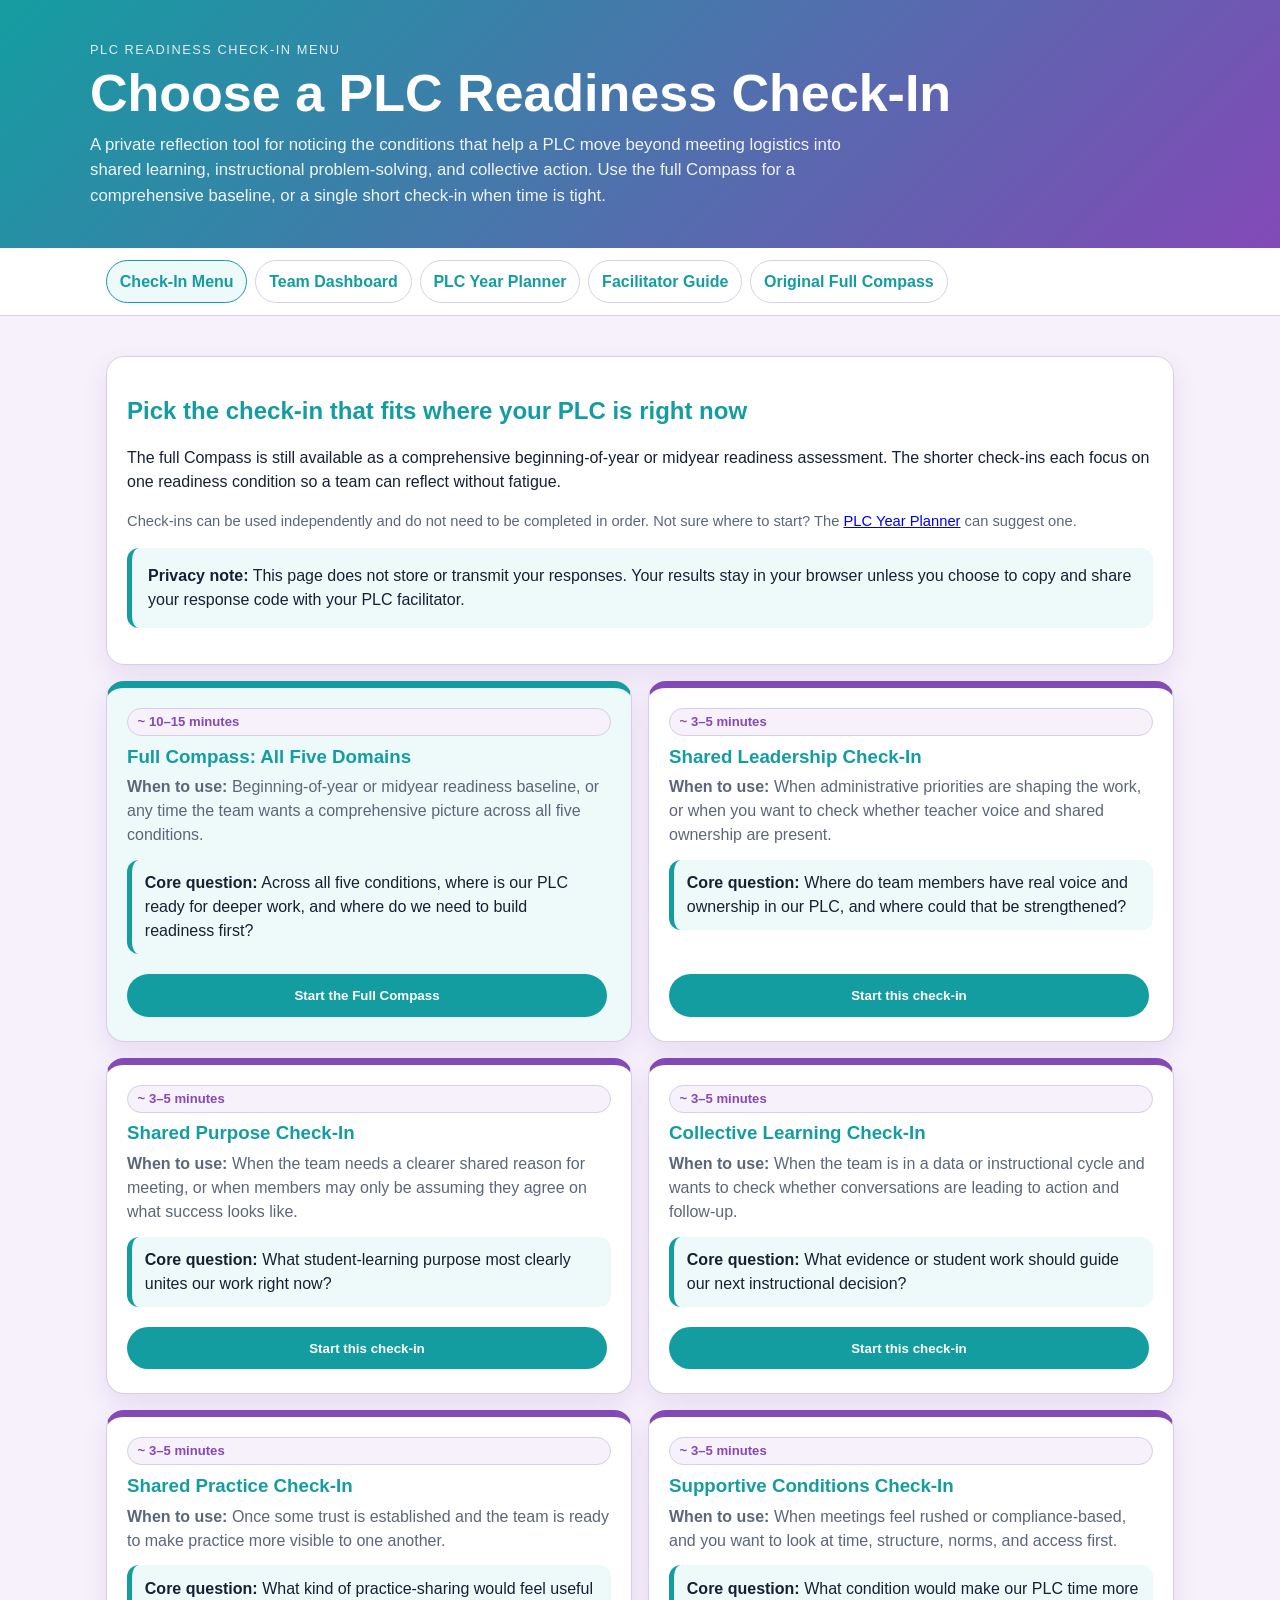
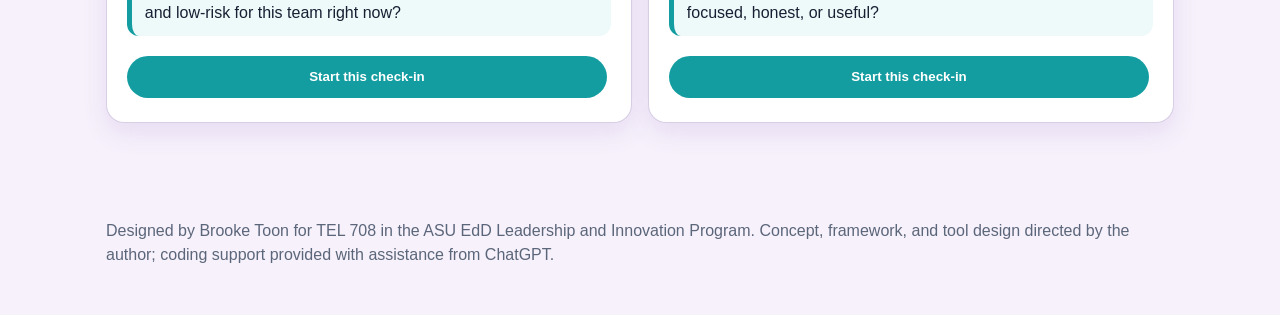
==== index.html @ 1bc417ff "Add files via upload" ====
<!DOCTYPE html>
<html lang="en">
<head>
  <meta charset="UTF-8">
  <meta name="viewport" content="width=device-width, initial-scale=1.0">
  <title>PLC Readiness Check-In Menu</title>
  <link rel="stylesheet" href="style.css">
</head>
<body>
<header>
  <div class="header-inner">
    <div class="kicker">PLC Readiness Check-In Menu</div>
    <h1>Choose a PLC Readiness Check-In</h1>
    <p>A private reflection tool for noticing the conditions that help a PLC move beyond meeting logistics into shared learning, instructional problem-solving, and collective action. Use the full Compass for a comprehensive baseline, or a single short check-in when time is tight.</p>
  </div>
</header>

<nav>
  <div class="nav-inner">
    <a class="active" href="index.html">Check-In Menu</a>
    <a href="dashboard.html">Team Dashboard</a>
    <a href="planner.html">PLC Year Planner</a>
    <a href="facilitator-guide.html">Facilitator Guide</a>
    <a href="../index.html">Original Full Compass</a>
  </div>
</nav>

<main>
  <!-- ===== Menu view ===== -->
  <div id="checkinMenu">
    <section class="card menu-intro">
      <h2>Pick the check-in that fits where your PLC is right now</h2>
      <p>The full Compass is still available as a comprehensive beginning-of-year or midyear readiness assessment. The shorter check-ins each focus on one readiness condition so a team can reflect without fatigue.</p>
      <p class="small">Check-ins can be used independently and do not need to be completed in order. Not sure where to start? The <a href="planner.html">PLC Year Planner</a> can suggest one.</p>
      <div class="notice">
        <strong>Privacy note:</strong> This page does not store or transmit your responses. Your results stay in your browser unless you choose to copy and share your response code with your PLC facilitator.
      </div>
    </section>

    <div class="checkin-grid">
      <!-- Cards rendered by script.js from the CHECKINS map -->
    </div>
  </div>

  <!-- ===== Scoped assessment view ===== -->
  <div id="assessmentView" style="display:none;">
    <section class="card no-print">
      <button type="button" id="backToMenu" class="secondary">&larr; Choose a different check-in</button>
    </section>

    <section class="card">
      <h2 id="activeCheckinTitle">Check-In</h2>
      <div id="activeCheckinIntro"></div>
      <p>This is not meant to grade your PLC or evaluate individual teachers. It is meant to help each person pause and notice which conditions are helping the PLC function, and which may need attention before deeper collaborative inquiry.</p>
      <div class="notice">
        <strong>Privacy note:</strong> Your responses stay in your browser. Only the response code is shareable, and your written evidence notes are never included in it.
      </div>
    </section>

    <section class="card">
      <h2>Rating Scale</h2>
      <div class="scale">
        <div><strong>1 → Not Yet Evident</strong>Rarely or not yet visible in our PLC work.</div>
        <div><strong>2 → Emerging</strong>Happens sometimes, but not consistently yet.</div>
        <div><strong>3 → Developing</strong>Present and helpful, but still needs strengthening.</div>
        <div><strong>4 → Established</strong>A regular part of how our PLC works.</div>
      </div>
    </section>

    <form id="assessmentForm"></form>

    <section class="card no-print">
      <button type="button" id="generateIndividual">Generate My Summary</button>
    </section>

    <section id="individualResults" class="card" style="display:none;">
      <div class="print-only">
        <h1>Individual PLC Readiness Summary</h1>
        <p>This summary is for private reflection and voluntary sharing.</p>
      </div>

      <div id="individualOverall"></div>
      <h3>Domain Scores</h3>
      <div id="individualBars"></div>

      <div id="individualEvidenceNotes"></div>

      <h3>Your Response Code</h3>
      <p>Copy this code and share it with the facilitator only if you want your ratings included in the team dashboard. Your written evidence notes appear only in your individual summary/PDF. They are not included in the team dashboard code.</p>
      <div id="responseCode" class="code-box"></div>
      <button type="button" id="copyCode" class="no-print">Copy Code</button>
      <button type="button" id="exportIndividualPdf" class="secondary no-print">Export / Save Summary as PDF</button>
      <p class="export-note no-print">This opens your browser print window. Choose “Save as PDF” as the destination.</p>
    </section>
  </div>
</main>

<footer>
  <p>Designed by Brooke Toon for TEL 708 in the ASU EdD Leadership and Innovation Program. Concept, framework, and tool design directed by the author; coding support provided with assistance from ChatGPT.</p>
</footer>

<script src="script.js"></script>
</body>
</html>
---- style.css ----
:root {
  --bg: #f6f1fb;
  --card: #ffffff;
  --text: #172033;
  --muted: #5c667a;
  --border: #d8cfe5;
  --accent: #149da1;
  --accent-2: #8349b7;
  --accent-soft: #eef9fa;
  --success: #149da1;
  --warning: #8349b7;
  --danger: #8a2f2f;
  --warm: #f6f1fb;
  --shadow: 0 10px 25px rgba(131, 73, 183, .12);
}

* {
  box-sizing: border-box;
}

body {
  margin: 0;
  font-family: Arial, Helvetica, sans-serif;
  background: var(--bg);
  color: var(--text);
  line-height: 1.5;
}

header {
  background: linear-gradient(135deg, #149da1, #8349b7);
  color: white;
  padding: 2.5rem 1rem;
}

.header-inner,
main,
footer {
  max-width: 1100px;
  margin: 0 auto;
}

.kicker {
  text-transform: uppercase;
  letter-spacing: .12em;
  font-size: .8rem;
  opacity: .85;
  margin-bottom: .4rem;
}

h1 {
  margin: 0 0 .5rem 0;
  font-size: clamp(2rem, 5vw, 3.25rem);
  line-height: 1.05;
}

h2,
h3,
h4 {
  line-height: 1.2;
  color: var(--accent);
}

header h1,
header h2,
header h3,
header h4 {
  color: white;
}

header p {
  max-width: 800px;
  margin: .75rem 0 0 0;
  font-size: 1.05rem;
  opacity: .92;
}

nav {
  background: white;
  border-bottom: 1px solid var(--border);
  position: sticky;
  top: 0;
  z-index: 5;
}

.nav-inner {
  max-width: 1100px;
  margin: 0 auto;
  display: flex;
  flex-wrap: wrap;
  gap: .5rem;
  padding: .75rem 1rem;
}

nav a {
  text-decoration: none;
  color: var(--accent);
  font-weight: 700;
  border: 1px solid var(--border);
  padding: .55rem .8rem;
  border-radius: 999px;
  background: #fff;
}

nav a:hover,
nav a.active {
  background: var(--accent-soft);
  border-color: var(--accent);
}

main {
  padding: 1.5rem 1rem 3rem;
}

.card {
  background: var(--card);
  border: 1px solid var(--border);
  border-radius: 18px;
  padding: 1.25rem;
  margin: 1rem 0;
  box-shadow: var(--shadow);
}

.grid {
  display: grid;
  grid-template-columns: repeat(12, 1fr);
  gap: 1rem;
}

.col-6 {
  grid-column: span 6;
}

.col-4 {
  grid-column: span 4;
}

.col-8 {
  grid-column: span 8;
}

.col-12 {
  grid-column: span 12;
}

@media (max-width: 800px) {
  .col-6,
  .col-4,
  .col-8 {
    grid-column: span 12;
  }

  nav {
    position: static;
  }
}

.notice {
  border-left: 5px solid var(--accent);
  background: var(--accent-soft);
  padding: 1rem;
  border-radius: 12px;
  margin: 1rem 0;
}

.evidence-note {
  border-left: 5px solid var(--accent);
  background: var(--accent-soft);
  padding: 1rem;
  border-radius: 12px;
  margin: 1rem 0 1.25rem;
  color: var(--text);
}

.evidence-note strong {
  color: var(--text);
}

.warm-notice {
  border-left: 5px solid var(--accent-2);
  background: var(--warm);
  padding: 1rem;
  border-radius: 12px;
  margin: 1rem 0;
}

.scale {
  display: grid;
  grid-template-columns: repeat(4, 1fr);
  gap: .9rem;
}

.scale div {
  border: 1px solid var(--border);
  border-radius: 14px;
  padding: 1rem;
  background: var(--accent-soft);
  text-align: left;
  line-height: 1.4;
}

.scale div strong {
  display: block;
  text-align: center;
  margin-bottom: .7rem;
  font-size: 1rem;
  line-height: 1.25;
}

.domain {
  border-top: 7px solid var(--accent-2);
}

.domain-intro {
  color: var(--muted);
  font-style: italic;
}

.item {
  border: 1px solid var(--border);
  border-radius: 14px;
  padding: 1rem;
  margin: .75rem 0;
  background: #fff;
}

.item p {
  margin-top: 0;
  font-weight: 700;
}

.item .plain {
  font-weight: 400;
  color: var(--muted);
}

.radio-row {
  display: flex;
  flex-wrap: wrap;
  gap: .6rem;
}

.radio-row label {
  display: inline-flex;
  gap: .35rem;
  align-items: center;
  border: 1px solid var(--border);
  padding: .45rem .65rem;
  border-radius: 999px;
  background: #fafbff;
  cursor: pointer;
}

.radio-row input {
  accent-color: var(--accent);
}

textarea,
input[type="text"] {
  width: 100%;
  border: 1px solid var(--border);
  border-radius: 14px;
  padding: .8rem;
  font: inherit;
  background: #fff;
}

textarea {
  min-height: 110px;
  resize: vertical;
}

button {
  border: none;
  background: var(--accent);
  color: white;
  font-weight: 700;
  padding: .85rem 1.1rem;
  border-radius: 999px;
  cursor: pointer;
  margin: .25rem .25rem .25rem 0;
}

button.secondary {
  background: #fff;
  color: var(--accent);
  border: 1px solid var(--accent);
}

button:hover {
  filter: brightness(.95);
}

.result-card {
  background: #fff;
  border: 1px solid #cbb7df;
  border-left: 6px solid var(--accent-2);
  border-radius: 16px;
  padding: 1.1rem;
  margin: .75rem 0;
  box-shadow: 0 8px 18px rgba(131, 73, 183, .10);
}

.result-card h4 {
  margin-top: 0;
  color: var(--accent);
}

.score-row {
  display: grid;
  grid-template-columns: 240px 1fr 110px;
  gap: .75rem;
  align-items: center;
  margin: .7rem 0;
}

@media (max-width: 700px) {
  .score-row {
    grid-template-columns: 1fr;
  }
}

.bar {
  height: 18px;
  border-radius: 999px;
  background: #edf0f7;
  overflow: hidden;
}

.bar span {
  display: block;
  height: 100%;
  background: var(--accent);
  width: 0%;
}

.svg-bar-wrap {
  width: 100%;
}

.score-svg {
  width: 100%;
  height: 24px;
  display: block;
}

.badge {
  display: inline-block;
  padding: .35rem .6rem;
  border-radius: 999px;
  font-weight: 700;
  font-size: .85rem;
  border: 1px solid var(--border);
  background: #fff;
}

.badge.low {
  color: var(--danger);
  background: #fff2f2;
  border-color: #f0c4c4;
}

.badge.mid {
  color: var(--warning);
  background: #fff8e8;
  border-color: #ead197;
}

.badge.good {
  color: var(--success);
  background: #effaf4;
  border-color: #badbc8;
}

.badge.neutral {
  color: var(--accent);
  background: var(--accent-soft);
  border-color: #cdd3ff;
}

table {
  width: 100%;
  border-collapse: collapse;
  margin: 1rem 0;
  background: #fff;
}

th,
td {
  border: 1px solid var(--border);
  padding: .75rem;
  text-align: left;
  vertical-align: top;
}

th {
  background: #f0f2f9;
}

.domain-results-table {
  table-layout: fixed;
}

.domain-results-table th:nth-child(1),
.domain-results-table td:nth-child(1) {
  width: 18%;
}

.domain-results-table th:nth-child(2),
.domain-results-table td:nth-child(2) {
  width: 8%;
}

.domain-results-table th:nth-child(3),
.domain-results-table td:nth-child(3) {
  width: 12%;
}

.domain-results-table th:nth-child(4),
.domain-results-table td:nth-child(4) {
  width: 13%;
}

.domain-results-table th:nth-child(5),
.domain-results-table td:nth-child(5) {
  width: 25%;
}

.domain-results-table th:nth-child(6),
.domain-results-table td:nth-child(6) {
  width: 24%;
}

.action-table textarea,
.action-input {
  width: 100%;
  min-height: 90px;
  border: 1px solid var(--border);
  border-radius: 10px;
  padding: .65rem;
  font: inherit;
  color: var(--text);
  background: #fff;
  resize: vertical;
  overflow: hidden;
}

.action-table textarea:focus,
.action-input:focus {
  outline: 2px solid var(--accent);
  border-color: var(--accent);
}

.action-table td {
  vertical-align: top;
}

.code-box {
  font-family: Consolas, Monaco, monospace;
  background: #10172a;
  color: #e9f0ff;
  padding: 1rem;
  border-radius: 14px;
  overflow-wrap: anywhere;
  white-space: pre-wrap;
}

.small {
  color: var(--muted);
  font-size: .92rem;
}

footer {
  padding: 2rem 1rem;
  color: var(--muted);
}

.print-only {
  display: none;
}

.export-note {
  font-size: .92rem;
  color: var(--muted);
  margin-top: .5rem;
}

@page {
  size: letter;
  margin: .6in;
}

@media print {
  nav,
  header .kicker,
  button,
  .no-print,
  footer,
  #assessmentForm,
  #introCards {
    display: none !important;
  }

  body {
    background: white;
    color: black;
  }

  header {
    background: white;
    color: black;
    padding: 0 0 .5rem 0;
  }

  header h1,
  header h2,
  header h3,
  header h4,
  header p {
    color: black;
  }

  main {
    padding: 0;
    max-width: 100%;
  }

  .card,
  .result-card {
    box-shadow: none;
    border: 1px solid #999;
    break-inside: avoid;
    page-break-inside: avoid;
  }

  .print-only {
    display: block;
  }

  a {
    color: black;
    text-decoration: none;
  }

  .bar {
    border: 1px solid #999;
  }

  .score-svg {
    width: 100%;
    height: 24px;
  }

  .domain-results-table {
    table-layout: fixed;
    font-size: .82rem;
  }

  .domain-results-table th,
  .domain-results-table td {
    padding: .45rem;
  }

  .domain-results-table .badge {
    font-size: .72rem;
    padding: .25rem .4rem;
  }

  .action-input {
    border: 1px solid #999;
    background: white;
    color: black;
    min-height: 90px;
    overflow: visible;
    resize: none;
  }
}

/* ============================================================
   Menu version additions
   (Check-In Menu cards, planner, helper buttons)
   Reuses the existing palette and card system above.
   ============================================================ */

.menu-intro {
  margin-bottom: 1rem;
}

.checkin-grid {
  display: grid;
  grid-template-columns: repeat(2, 1fr);
  gap: 1rem;
}

@media (max-width: 800px) {
  .checkin-grid {
    grid-template-columns: 1fr;
  }
}

.checkin-card {
  background: var(--card);
  border: 1px solid var(--border);
  border-top: 7px solid var(--accent-2);
  border-radius: 18px;
  padding: 1.25rem;
  box-shadow: var(--shadow);
  display: flex;
  flex-direction: column;
}

.checkin-card.full {
  border-top-color: var(--accent);
  background: var(--accent-soft);
}

.checkin-card h3 {
  margin: 0 0 .25rem 0;
}

.checkin-meta {
  display: inline-block;
  font-size: .82rem;
  font-weight: 700;
  color: var(--accent-2);
  background: var(--warm);
  border: 1px solid var(--border);
  border-radius: 999px;
  padding: .2rem .6rem;
  margin-bottom: .6rem;
}

.checkin-card .when {
  color: var(--muted);
  margin: .2rem 0 .6rem;
}

.checkin-card .core-q {
  background: var(--accent-soft);
  border-left: 5px solid var(--accent);
  border-radius: 12px;
  padding: .7rem .8rem;
  margin: .2rem 0 1rem;
}

.checkin-card .core-q strong {
  color: var(--text);
}

.checkin-card .spacer {
  flex: 1;
}

/* Anchor styled as a primary button (planner links, menu actions) */
.btn-link {
  display: inline-block;
  text-decoration: none;
  text-align: center;
  border: none;
  background: var(--accent);
  color: #fff;
  font-weight: 700;
  padding: .85rem 1.1rem;
  border-radius: 999px;
  cursor: pointer;
  margin: .25rem .25rem .25rem 0;
}

.btn-link:hover {
  filter: brightness(.95);
}

.btn-link.secondary {
  background: #fff;
  color: var(--accent);
  border: 1px solid var(--accent);
}

/* Planner */
.planner-field {
  margin: .9rem 0;
}

.planner-field label {
  display: block;
  font-weight: 700;
  margin-bottom: .35rem;
}

.planner-field select,
.planner-field input[type="date"] {
  width: 100%;
  border: 1px solid var(--border);
  border-radius: 14px;
  padding: .8rem;
  font: inherit;
  background: #fff;
  color: var(--text);
}

.rec-card {
  background: #fff;
  border: 1px solid #cbb7df;
  border-left: 6px solid var(--accent-2);
  border-radius: 16px;
  padding: 1.1rem;
  margin: .75rem 0;
  box-shadow: 0 8px 18px rgba(131, 73, 183, .10);
}

.rec-card h4 {
  margin-top: 0;
  color: var(--accent);
}

.window-list {
  list-style: none;
  padding: 0;
  margin: .5rem 0 0;
}

.window-list li {
  border: 1px solid var(--border);
  border-radius: 14px;
  padding: .85rem 1rem;
  margin: .6rem 0;
  background: var(--accent-soft);
}

.window-list .when-label {
  font-weight: 700;
  display: block;
  margin-bottom: .15rem;
}

.window-list .when-date {
  color: var(--muted);
  font-size: .9rem;
}

@media print {
  .btn-link,
  .planner-field select,
  .planner-field input {
    display: none !important;
  }
}
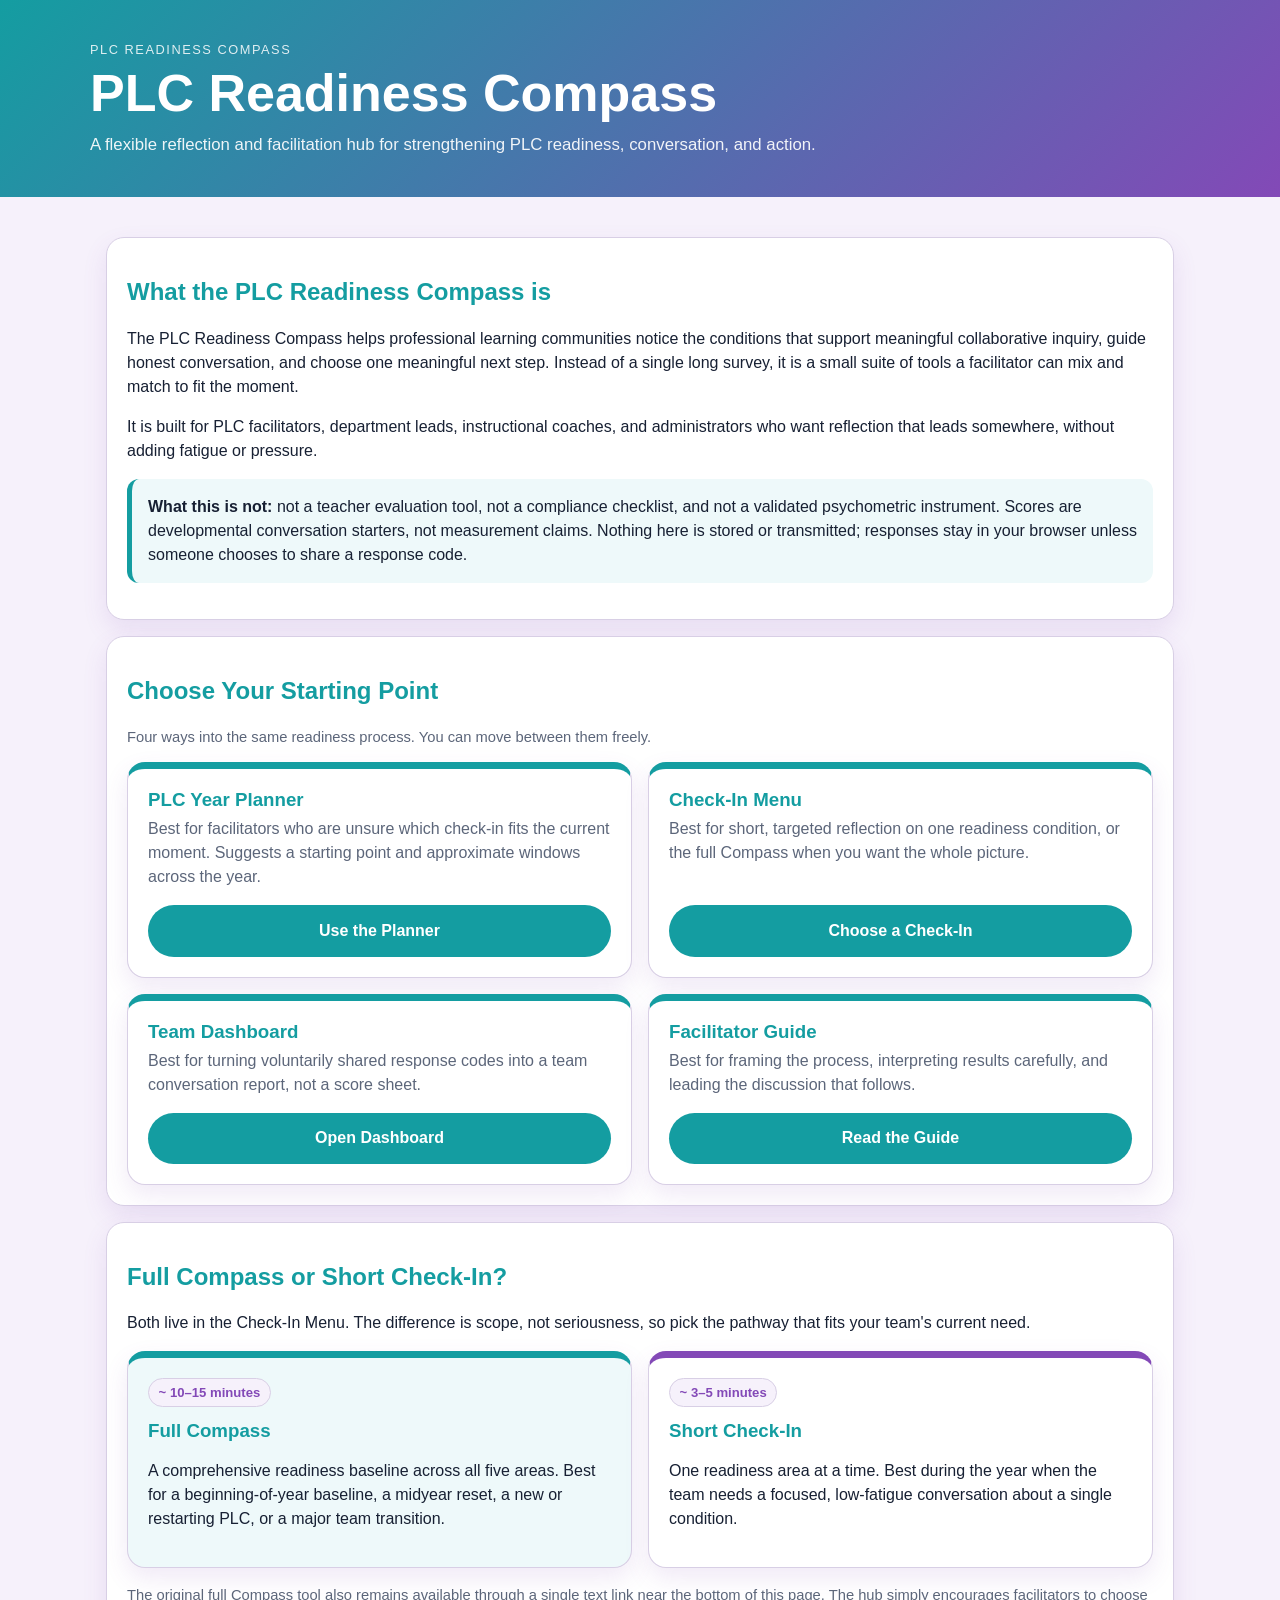
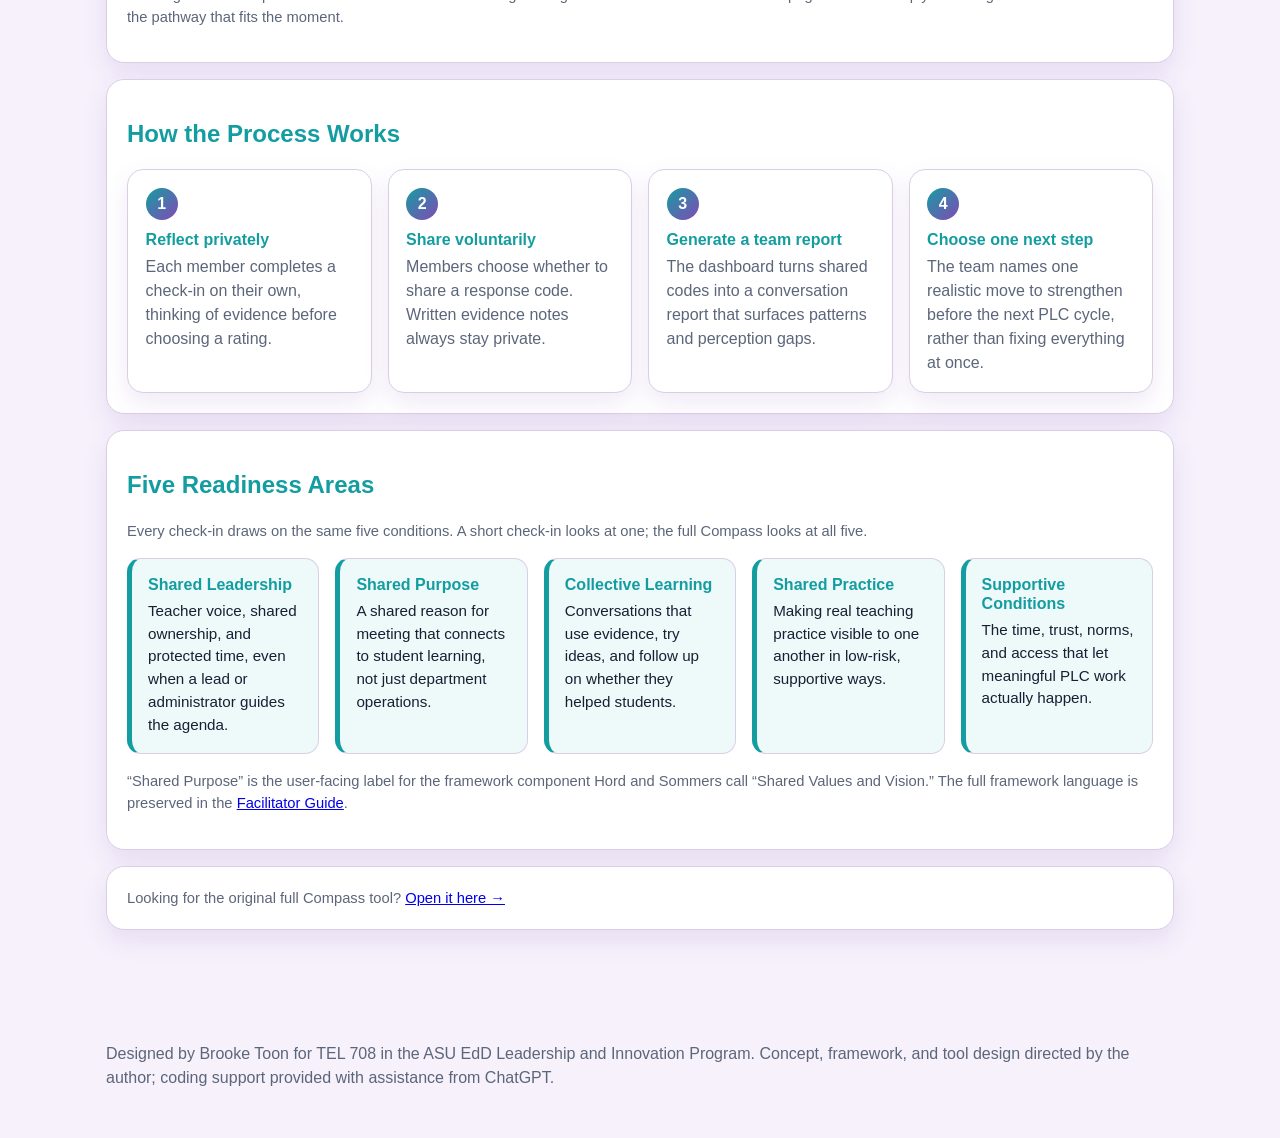
==== commit cab5c690: "Add files via upload" ====
--- a/index.html
+++ b/index.html
@@ -3,96 +3,146 @@
 <head>
   <meta charset="UTF-8">
   <meta name="viewport" content="width=device-width, initial-scale=1.0">
-  <title>PLC Readiness Check-In Menu</title>
+  <title>PLC Readiness Compass | Home</title>
   <link rel="stylesheet" href="style.css">
 </head>
 <body>
 <header>
   <div class="header-inner">
-    <div class="kicker">PLC Readiness Check-In Menu</div>
-    <h1>Choose a PLC Readiness Check-In</h1>
-    <p>A private reflection tool for noticing the conditions that help a PLC move beyond meeting logistics into shared learning, instructional problem-solving, and collective action. Use the full Compass for a comprehensive baseline, or a single short check-in when time is tight.</p>
+    <div class="kicker">PLC Readiness Compass</div>
+    <h1>PLC Readiness Compass</h1>
+    <p>A flexible reflection and facilitation hub for strengthening PLC readiness, conversation, and action.</p>
   </div>
 </header>
 
-<nav>
-  <div class="nav-inner">
-    <a class="active" href="index.html">Check-In Menu</a>
-    <a href="dashboard.html">Team Dashboard</a>
-    <a href="planner.html">PLC Year Planner</a>
-    <a href="facilitator-guide.html">Facilitator Guide</a>
-    <a href="../index.html">Original Full Compass</a>
-  </div>
-</nav>
+<main>
+  <!-- ===== Hero / what this is ===== -->
+  <section class="card home-intro">
+    <h2>What the PLC Readiness Compass is</h2>
+    <p>The PLC Readiness Compass helps professional learning communities notice the conditions that support meaningful collaborative inquiry, guide honest conversation, and choose one meaningful next step. Instead of a single long survey, it is a small suite of tools a facilitator can mix and match to fit the moment.</p>
+    <p>It is built for PLC facilitators, department leads, instructional coaches, and administrators who want reflection that leads somewhere, without adding fatigue or pressure.</p>
+    <div class="notice">
+      <strong>What this is not:</strong> not a teacher evaluation tool, not a compliance checklist, and not a validated psychometric instrument. Scores are developmental conversation starters, not measurement claims. Nothing here is stored or transmitted; responses stay in your browser unless someone chooses to share a response code.
+    </div>
+  </section>
 
-<main>
-  <!-- ===== Menu view ===== -->
-  <div id="checkinMenu">
-    <section class="card menu-intro">
-      <h2>Pick the check-in that fits where your PLC is right now</h2>
-      <p>The full Compass is still available as a comprehensive beginning-of-year or midyear readiness assessment. The shorter check-ins each focus on one readiness condition so a team can reflect without fatigue.</p>
-      <p class="small">Check-ins can be used independently and do not need to be completed in order. Not sure where to start? The <a href="planner.html">PLC Year Planner</a> can suggest one.</p>
-      <div class="notice">
-        <strong>Privacy note:</strong> This page does not store or transmit your responses. Your results stay in your browser unless you choose to copy and share your response code with your PLC facilitator.
-      </div>
-    </section>
-
-    <div class="checkin-grid">
-      <!-- Cards rendered by script.js from the CHECKINS map -->
-    </div>
-  </div>
-
-  <!-- ===== Scoped assessment view ===== -->
-  <div id="assessmentView" style="display:none;">
-    <section class="card no-print">
-      <button type="button" id="backToMenu" class="secondary">&larr; Choose a different check-in</button>
-    </section>
-
-    <section class="card">
-      <h2 id="activeCheckinTitle">Check-In</h2>
-      <div id="activeCheckinIntro"></div>
-      <p>This is not meant to grade your PLC or evaluate individual teachers. It is meant to help each person pause and notice which conditions are helping the PLC function, and which may need attention before deeper collaborative inquiry.</p>
-      <div class="notice">
-        <strong>Privacy note:</strong> Your responses stay in your browser. Only the response code is shareable, and your written evidence notes are never included in it.
-      </div>
-    </section>
-
-    <section class="card">
-      <h2>Rating Scale</h2>
-      <div class="scale">
-        <div><strong>1 → Not Yet Evident</strong>Rarely or not yet visible in our PLC work.</div>
-        <div><strong>2 → Emerging</strong>Happens sometimes, but not consistently yet.</div>
-        <div><strong>3 → Developing</strong>Present and helpful, but still needs strengthening.</div>
-        <div><strong>4 → Established</strong>A regular part of how our PLC works.</div>
-      </div>
-    </section>
-
-    <form id="assessmentForm"></form>
-
-    <section class="card no-print">
-      <button type="button" id="generateIndividual">Generate My Summary</button>
-    </section>
-
-    <section id="individualResults" class="card" style="display:none;">
-      <div class="print-only">
-        <h1>Individual PLC Readiness Summary</h1>
-        <p>This summary is for private reflection and voluntary sharing.</p>
+  <!-- ===== Choose your starting point ===== -->
+  <section class="card">
+    <h2>Choose Your Starting Point</h2>
+    <p class="small">Four ways into the same readiness process. You can move between them freely.</p>
+    <div class="home-grid">
+      <div class="home-card">
+        <h3>PLC Year Planner</h3>
+        <p>Best for facilitators who are unsure which check-in fits the current moment. Suggests a starting point and approximate windows across the year.</p>
+        <div class="spacer"></div>
+        <a class="btn-link btn-block" href="planner.html">Use the Planner</a>
       </div>
 
-      <div id="individualOverall"></div>
-      <h3>Domain Scores</h3>
-      <div id="individualBars"></div>
+      <div class="home-card">
+        <h3>Check-In Menu</h3>
+        <p>Best for short, targeted reflection on one readiness condition, or the full Compass when you want the whole picture.</p>
+        <div class="spacer"></div>
+        <a class="btn-link btn-block" href="check-in.html">Choose a Check-In</a>
+      </div>
 
-      <div id="individualEvidenceNotes"></div>
+      <div class="home-card">
+        <h3>Team Dashboard</h3>
+        <p>Best for turning voluntarily shared response codes into a team conversation report, not a score sheet.</p>
+        <div class="spacer"></div>
+        <a class="btn-link btn-block" href="dashboard.html">Open Dashboard</a>
+      </div>
 
-      <h3>Your Response Code</h3>
-      <p>Copy this code and share it with the facilitator only if you want your ratings included in the team dashboard. Your written evidence notes appear only in your individual summary/PDF. They are not included in the team dashboard code.</p>
-      <div id="responseCode" class="code-box"></div>
-      <button type="button" id="copyCode" class="no-print">Copy Code</button>
-      <button type="button" id="exportIndividualPdf" class="secondary no-print">Export / Save Summary as PDF</button>
-      <p class="export-note no-print">This opens your browser print window. Choose “Save as PDF” as the destination.</p>
-    </section>
-  </div>
+      <div class="home-card">
+        <h3>Facilitator Guide</h3>
+        <p>Best for framing the process, interpreting results carefully, and leading the discussion that follows.</p>
+        <div class="spacer"></div>
+        <a class="btn-link btn-block" href="facilitator-guide.html">Read the Guide</a>
+      </div>
+    </div>
+  </section>
+
+  <!-- ===== Full Compass or short check-in? ===== -->
+  <section class="card">
+    <h2>Full Compass or Short Check-In?</h2>
+    <p>Both live in the Check-In Menu. The difference is scope, not seriousness, so pick the pathway that fits your team's current need.</p>
+    <div class="compare-grid">
+      <div class="compare-card full">
+        <span class="checkin-meta">~ 10–15 minutes</span>
+        <h3>Full Compass</h3>
+        <p>A comprehensive readiness baseline across all five areas. Best for a beginning-of-year baseline, a midyear reset, a new or restarting PLC, or a major team transition.</p>
+      </div>
+      <div class="compare-card">
+        <span class="checkin-meta">~ 3–5 minutes</span>
+        <h3>Short Check-In</h3>
+        <p>One readiness area at a time. Best during the year when the team needs a focused, low-fatigue conversation about a single condition.</p>
+      </div>
+    </div>
+    <p class="small">The original full Compass tool also remains available through a single text link near the bottom of this page. The hub simply encourages facilitators to choose the pathway that fits the moment.</p>
+  </section>
+
+  <!-- ===== How the process works ===== -->
+  <section class="card">
+    <h2>How the Process Works</h2>
+    <div class="steps">
+      <div class="step">
+        <span class="num">1</span>
+        <h4>Reflect privately</h4>
+        <p>Each member completes a check-in on their own, thinking of evidence before choosing a rating.</p>
+      </div>
+      <div class="step">
+        <span class="num">2</span>
+        <h4>Share voluntarily</h4>
+        <p>Members choose whether to share a response code. Written evidence notes always stay private.</p>
+      </div>
+      <div class="step">
+        <span class="num">3</span>
+        <h4>Generate a team report</h4>
+        <p>The dashboard turns shared codes into a conversation report that surfaces patterns and perception gaps.</p>
+      </div>
+      <div class="step">
+        <span class="num">4</span>
+        <h4>Choose one next step</h4>
+        <p>The team names one realistic move to strengthen before the next PLC cycle, rather than fixing everything at once.</p>
+      </div>
+    </div>
+  </section>
+
+  <!-- ===== Five readiness areas ===== -->
+  <section class="card">
+    <h2>Five Readiness Areas</h2>
+    <p class="small">Every check-in draws on the same five conditions. A short check-in looks at one; the full Compass looks at all five.</p>
+    <div class="area-grid">
+      <div class="area-card">
+        <h4>Shared Leadership</h4>
+        <p>Teacher voice, shared ownership, and protected time, even when a lead or administrator guides the agenda.</p>
+      </div>
+      <div class="area-card">
+        <h4>Shared Purpose</h4>
+        <p>A shared reason for meeting that connects to student learning, not just department operations.</p>
+      </div>
+      <div class="area-card">
+        <h4>Collective Learning</h4>
+        <p>Conversations that use evidence, try ideas, and follow up on whether they helped students.</p>
+      </div>
+      <div class="area-card">
+        <h4>Shared Practice</h4>
+        <p>Making real teaching practice visible to one another in low-risk, supportive ways.</p>
+      </div>
+      <div class="area-card">
+        <h4>Supportive Conditions</h4>
+        <p>The time, trust, norms, and access that let meaningful PLC work actually happen.</p>
+      </div>
+    </div>
+    <p class="small">“Shared Purpose” is the user-facing label for the framework component Hord and Sommers call “Shared Values and Vision.” The full framework language is preserved in the <a href="facilitator-guide.html">Facilitator Guide</a>.</p>
+  </section>
+
+  <!-- ===== Original full Compass (single unobtrusive link) ===== -->
+  <section class="card">
+    <p class="small" style="margin:0;">
+      <!-- The preserved original full Compass lives in the /original subfolder. -->
+      Looking for the original full Compass tool? <a href="original/index.html">Open it here &rarr;</a>
+    </p>
+  </section>
 </main>
 
 <footer>
--- a/style.css
+++ b/style.css
@@ -744,3 +744,159 @@
     display: none !important;
   }
 }
+
+/* ============================================================
+   Landing / home page
+   ============================================================ */
+
+.home-intro {
+  margin-bottom: 1rem;
+}
+
+.home-grid {
+  display: grid;
+  grid-template-columns: repeat(2, 1fr);
+  gap: 1rem;
+}
+
+@media (max-width: 800px) {
+  .home-grid {
+    grid-template-columns: 1fr;
+  }
+}
+
+.home-card {
+  background: var(--card);
+  border: 1px solid var(--border);
+  border-top: 7px solid var(--accent);
+  border-radius: 18px;
+  padding: 1.25rem;
+  box-shadow: var(--shadow);
+  display: flex;
+  flex-direction: column;
+}
+
+.home-card h3 {
+  margin: 0 0 .35rem 0;
+}
+
+.home-card p {
+  margin: 0 0 1rem 0;
+  color: var(--muted);
+}
+
+.home-card .spacer {
+  flex: 1;
+}
+
+.btn-link.btn-block {
+  display: block;
+  width: 100%;
+  margin: 0;
+}
+
+/* ============================================================
+   Hub landing — comparison, process flow, readiness areas
+   ============================================================ */
+
+.compare-grid {
+  display: grid;
+  grid-template-columns: repeat(2, 1fr);
+  gap: 1rem;
+  margin: 1rem 0;
+}
+
+.compare-card {
+  background: var(--card);
+  border: 1px solid var(--border);
+  border-top: 7px solid var(--accent-2);
+  border-radius: 18px;
+  padding: 1.25rem;
+  box-shadow: var(--shadow);
+}
+
+.compare-card.full {
+  border-top-color: var(--accent);
+  background: var(--accent-soft);
+}
+
+.compare-card h3 {
+  margin: .25rem 0 .4rem 0;
+}
+
+.steps {
+  display: grid;
+  grid-template-columns: repeat(4, 1fr);
+  gap: 1rem;
+  margin-top: 1rem;
+}
+
+.step {
+  background: var(--card);
+  border: 1px solid var(--border);
+  border-radius: 16px;
+  padding: 1.1rem;
+  box-shadow: var(--shadow);
+}
+
+.step .num {
+  display: inline-flex;
+  align-items: center;
+  justify-content: center;
+  width: 2rem;
+  height: 2rem;
+  border-radius: 999px;
+  background: linear-gradient(135deg, var(--accent), var(--accent-2));
+  color: #fff;
+  font-weight: 700;
+  margin-bottom: .5rem;
+}
+
+.step h4 {
+  margin: .15rem 0 .35rem 0;
+}
+
+.step p {
+  margin: 0;
+  color: var(--muted);
+}
+
+.area-grid {
+  display: grid;
+  grid-template-columns: repeat(auto-fit, minmax(190px, 1fr));
+  gap: 1rem;
+  margin: 1rem 0;
+}
+
+.area-card {
+  background: var(--accent-soft);
+  border: 1px solid var(--border);
+  border-left: 5px solid var(--accent);
+  border-radius: 14px;
+  padding: 1rem;
+}
+
+.area-card h4 {
+  margin: 0 0 .35rem 0;
+}
+
+.area-card p {
+  margin: 0;
+  color: var(--text);
+  font-size: .95rem;
+}
+
+@media (max-width: 800px) {
+  .compare-grid {
+    grid-template-columns: 1fr;
+  }
+  .steps {
+    grid-template-columns: 1fr 1fr;
+  }
+}
+
+@media (max-width: 520px) {
+  .steps {
+    grid-template-columns: 1fr;
+  }
+}
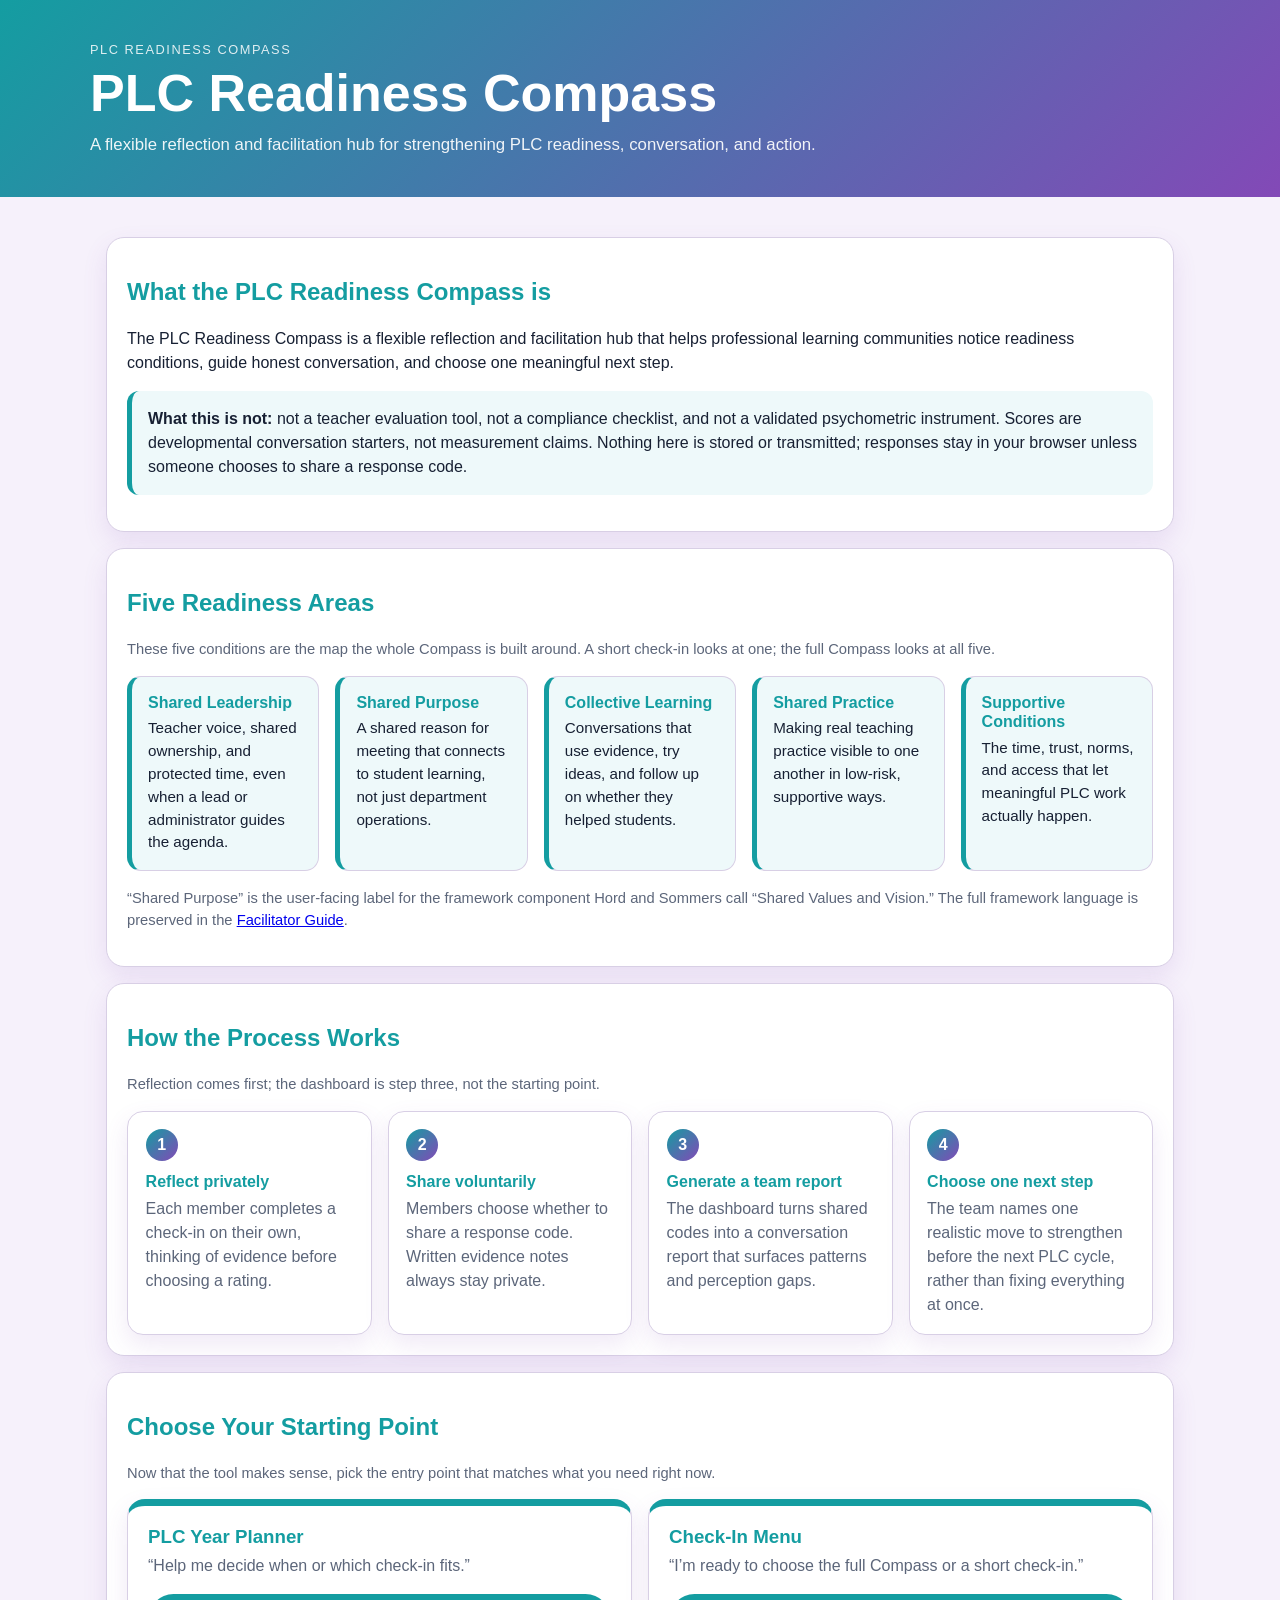
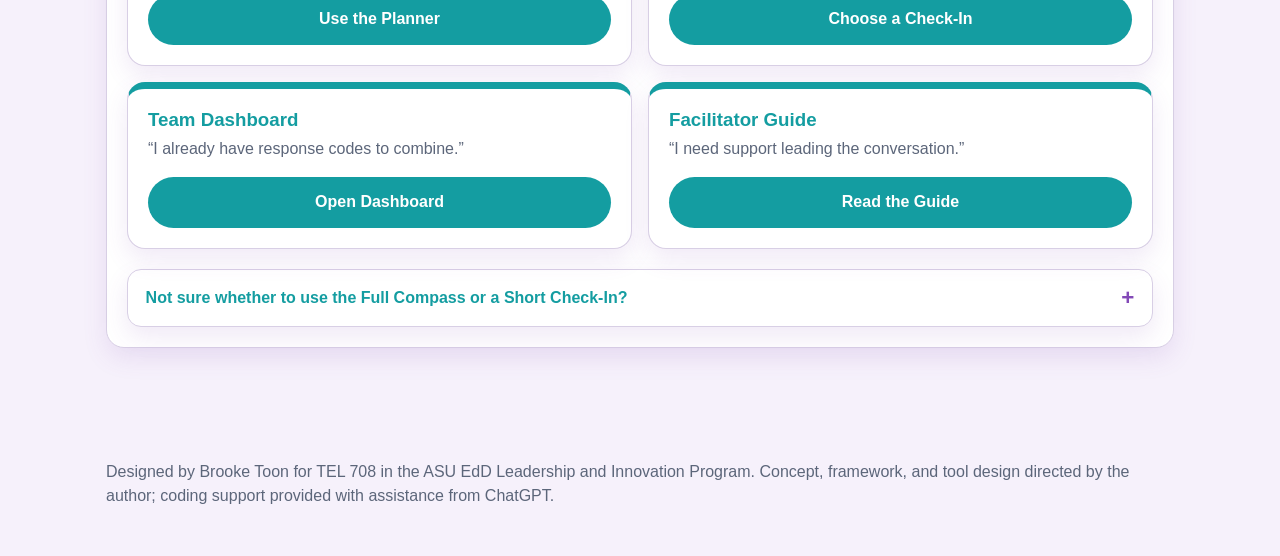
==== commit 4a574156: "Update index.html" ====
--- a/index.html
+++ b/index.html
@@ -5,6 +5,41 @@
   <meta name="viewport" content="width=device-width, initial-scale=1.0">
   <title>PLC Readiness Compass | Home</title>
   <link rel="stylesheet" href="style.css">
+  <style>
+    /* Self-contained accordion for the "Full Compass or Short Check-In?" helper */
+    .accordion {
+      border: 1px solid var(--border);
+      border-radius: 14px;
+      background: #fff;
+      margin-top: 1.25rem;
+      box-shadow: var(--shadow);
+      overflow: hidden;
+    }
+    .accordion > summary {
+      cursor: pointer;
+      list-style: none;
+      padding: 1rem 1.1rem;
+      font-weight: 700;
+      color: var(--accent);
+      display: flex;
+      justify-content: space-between;
+      align-items: center;
+      gap: 1rem;
+    }
+    .accordion > summary::-webkit-details-marker { display: none; }
+    .accordion > summary::after {
+      content: "+";
+      font-size: 1.4rem;
+      line-height: 1;
+      color: var(--accent-2);
+      flex: 0 0 auto;
+    }
+    .accordion[open] > summary::after { content: "\2013"; }
+    .accordion[open] > summary { border-bottom: 1px solid var(--border); }
+    .accordion-body { padding: 1rem 1.1rem 1.25rem; }
+    .accordion-body ul { margin: .4rem 0 0; padding-left: 1.2rem; }
+    .accordion-body li { margin: .3rem 0; }
+  </style>
 </head>
 <body>
 <header>
@@ -16,101 +51,19 @@
 </header>
 
 <main>
-  <!-- ===== Hero / what this is ===== -->
+  <!-- 1) What it is ===================================================== -->
   <section class="card home-intro">
     <h2>What the PLC Readiness Compass is</h2>
-    <p>The PLC Readiness Compass helps professional learning communities notice the conditions that support meaningful collaborative inquiry, guide honest conversation, and choose one meaningful next step. Instead of a single long survey, it is a small suite of tools a facilitator can mix and match to fit the moment.</p>
-    <p>It is built for PLC facilitators, department leads, instructional coaches, and administrators who want reflection that leads somewhere, without adding fatigue or pressure.</p>
+    <p>The PLC Readiness Compass is a flexible reflection and facilitation hub that helps professional learning communities notice readiness conditions, guide honest conversation, and choose one meaningful next step.</p>
     <div class="notice">
       <strong>What this is not:</strong> not a teacher evaluation tool, not a compliance checklist, and not a validated psychometric instrument. Scores are developmental conversation starters, not measurement claims. Nothing here is stored or transmitted; responses stay in your browser unless someone chooses to share a response code.
     </div>
   </section>
 
-  <!-- ===== Choose your starting point ===== -->
-  <section class="card">
-    <h2>Choose Your Starting Point</h2>
-    <p class="small">Four ways into the same readiness process. You can move between them freely.</p>
-    <div class="home-grid">
-      <div class="home-card">
-        <h3>PLC Year Planner</h3>
-        <p>Best for facilitators who are unsure which check-in fits the current moment. Suggests a starting point and approximate windows across the year.</p>
-        <div class="spacer"></div>
-        <a class="btn-link btn-block" href="planner.html">Use the Planner</a>
-      </div>
-
-      <div class="home-card">
-        <h3>Check-In Menu</h3>
-        <p>Best for short, targeted reflection on one readiness condition, or the full Compass when you want the whole picture.</p>
-        <div class="spacer"></div>
-        <a class="btn-link btn-block" href="check-in.html">Choose a Check-In</a>
-      </div>
-
-      <div class="home-card">
-        <h3>Team Dashboard</h3>
-        <p>Best for turning voluntarily shared response codes into a team conversation report, not a score sheet.</p>
-        <div class="spacer"></div>
-        <a class="btn-link btn-block" href="dashboard.html">Open Dashboard</a>
-      </div>
-
-      <div class="home-card">
-        <h3>Facilitator Guide</h3>
-        <p>Best for framing the process, interpreting results carefully, and leading the discussion that follows.</p>
-        <div class="spacer"></div>
-        <a class="btn-link btn-block" href="facilitator-guide.html">Read the Guide</a>
-      </div>
-    </div>
-  </section>
-
-  <!-- ===== Full Compass or short check-in? ===== -->
-  <section class="card">
-    <h2>Full Compass or Short Check-In?</h2>
-    <p>Both live in the Check-In Menu. The difference is scope, not seriousness, so pick the pathway that fits your team's current need.</p>
-    <div class="compare-grid">
-      <div class="compare-card full">
-        <span class="checkin-meta">~ 10–15 minutes</span>
-        <h3>Full Compass</h3>
-        <p>A comprehensive readiness baseline across all five areas. Best for a beginning-of-year baseline, a midyear reset, a new or restarting PLC, or a major team transition.</p>
-      </div>
-      <div class="compare-card">
-        <span class="checkin-meta">~ 3–5 minutes</span>
-        <h3>Short Check-In</h3>
-        <p>One readiness area at a time. Best during the year when the team needs a focused, low-fatigue conversation about a single condition.</p>
-      </div>
-    </div>
-    <p class="small">The original full Compass tool also remains available through a single text link near the bottom of this page. The hub simply encourages facilitators to choose the pathway that fits the moment.</p>
-  </section>
-
-  <!-- ===== How the process works ===== -->
-  <section class="card">
-    <h2>How the Process Works</h2>
-    <div class="steps">
-      <div class="step">
-        <span class="num">1</span>
-        <h4>Reflect privately</h4>
-        <p>Each member completes a check-in on their own, thinking of evidence before choosing a rating.</p>
-      </div>
-      <div class="step">
-        <span class="num">2</span>
-        <h4>Share voluntarily</h4>
-        <p>Members choose whether to share a response code. Written evidence notes always stay private.</p>
-      </div>
-      <div class="step">
-        <span class="num">3</span>
-        <h4>Generate a team report</h4>
-        <p>The dashboard turns shared codes into a conversation report that surfaces patterns and perception gaps.</p>
-      </div>
-      <div class="step">
-        <span class="num">4</span>
-        <h4>Choose one next step</h4>
-        <p>The team names one realistic move to strengthen before the next PLC cycle, rather than fixing everything at once.</p>
-      </div>
-    </div>
-  </section>
-
-  <!-- ===== Five readiness areas ===== -->
+  <!-- 2) Five readiness areas (the map) ================================= -->
   <section class="card">
     <h2>Five Readiness Areas</h2>
-    <p class="small">Every check-in draws on the same five conditions. A short check-in looks at one; the full Compass looks at all five.</p>
+    <p class="small">These five conditions are the map the whole Compass is built around. A short check-in looks at one; the full Compass looks at all five.</p>
     <div class="area-grid">
       <div class="area-card">
         <h4>Shared Leadership</h4>
@@ -136,12 +89,94 @@
     <p class="small">“Shared Purpose” is the user-facing label for the framework component Hord and Sommers call “Shared Values and Vision.” The full framework language is preserved in the <a href="facilitator-guide.html">Facilitator Guide</a>.</p>
   </section>
 
-  <!-- ===== Original full Compass (single unobtrusive link) ===== -->
+  <!-- 3) How the process works ========================================= -->
   <section class="card">
-    <p class="small" style="margin:0;">
-      <!-- The preserved original full Compass lives in the /original subfolder. -->
-      Looking for the original full Compass tool? <a href="original/index.html">Open it here &rarr;</a>
-    </p>
+    <h2>How the Process Works</h2>
+    <p class="small">Reflection comes first; the dashboard is step three, not the starting point.</p>
+    <div class="steps">
+      <div class="step">
+        <span class="num">1</span>
+        <h4>Reflect privately</h4>
+        <p>Each member completes a check-in on their own, thinking of evidence before choosing a rating.</p>
+      </div>
+      <div class="step">
+        <span class="num">2</span>
+        <h4>Share voluntarily</h4>
+        <p>Members choose whether to share a response code. Written evidence notes always stay private.</p>
+      </div>
+      <div class="step">
+        <span class="num">3</span>
+        <h4>Generate a team report</h4>
+        <p>The dashboard turns shared codes into a conversation report that surfaces patterns and perception gaps.</p>
+      </div>
+      <div class="step">
+        <span class="num">4</span>
+        <h4>Choose one next step</h4>
+        <p>The team names one realistic move to strengthen before the next PLC cycle, rather than fixing everything at once.</p>
+      </div>
+    </div>
+  </section>
+
+  <!-- 4) Choose your starting point + accordion ======================== -->
+  <section class="card">
+    <h2>Choose Your Starting Point</h2>
+    <p class="small">Now that the tool makes sense, pick the entry point that matches what you need right now.</p>
+    <div class="home-grid">
+      <div class="home-card">
+        <h3>PLC Year Planner</h3>
+        <p>“Help me decide when or which check-in fits.”</p>
+        <div class="spacer"></div>
+        <a class="btn-link btn-block" href="planner.html">Use the Planner</a>
+      </div>
+
+      <div class="home-card">
+        <h3>Check-In Menu</h3>
+        <p>“I’m ready to choose the full Compass or a short check-in.”</p>
+        <div class="spacer"></div>
+        <a class="btn-link btn-block" href="check-in.html">Choose a Check-In</a>
+      </div>
+
+      <div class="home-card">
+        <h3>Team Dashboard</h3>
+        <p>“I already have response codes to combine.”</p>
+        <div class="spacer"></div>
+        <a class="btn-link btn-block" href="dashboard.html">Open Dashboard</a>
+      </div>
+
+      <div class="home-card">
+        <h3>Facilitator Guide</h3>
+        <p>“I need support leading the conversation.”</p>
+        <div class="spacer"></div>
+        <a class="btn-link btn-block" href="facilitator-guide.html">Read the Guide</a>
+      </div>
+    </div>
+
+    <details class="accordion">
+      <summary>Not sure whether to use the Full Compass or a Short Check-In?</summary>
+      <div class="accordion-body">
+        <div class="grid">
+          <div class="result-card col-6">
+            <h4>Use the Full Compass when…</h4>
+            <ul>
+              <li>You are starting or restarting PLC work.</li>
+              <li>It is the beginning of the year or midyear.</li>
+              <li>The team needs a broad readiness baseline.</li>
+              <li>You want to look across all five readiness areas.</li>
+            </ul>
+          </div>
+          <div class="result-card col-6">
+            <h4>Use a Short Check-In when…</h4>
+            <ul>
+              <li>The team only has 10–15 minutes.</li>
+              <li>One readiness condition needs attention.</li>
+              <li>You want to reduce fatigue.</li>
+              <li>The team is in the middle of an ongoing PLC cycle.</li>
+            </ul>
+          </div>
+        </div>
+        <p class="small">Both live in the Check-In Menu — the full Compass is built in as one of the options, so there is no separate version to open.</p>
+      </div>
+    </details>
   </section>
 </main>
 
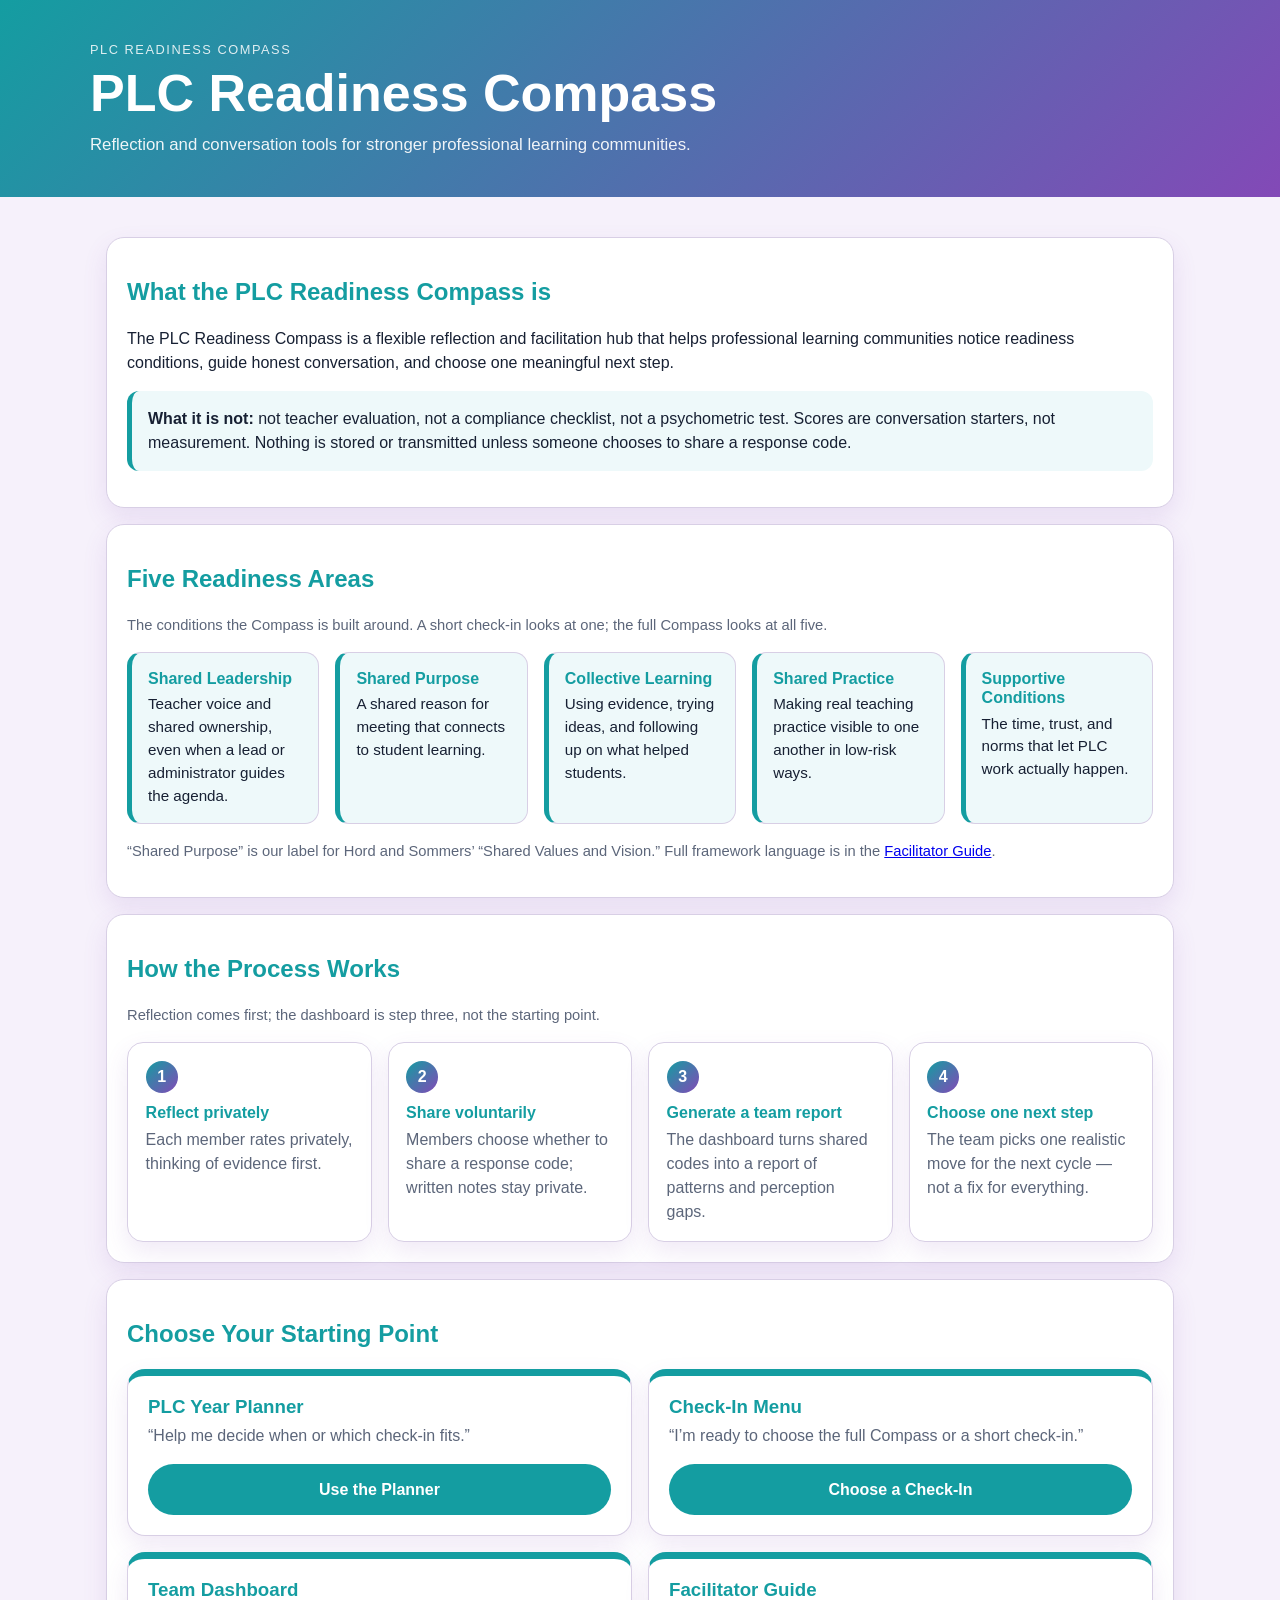
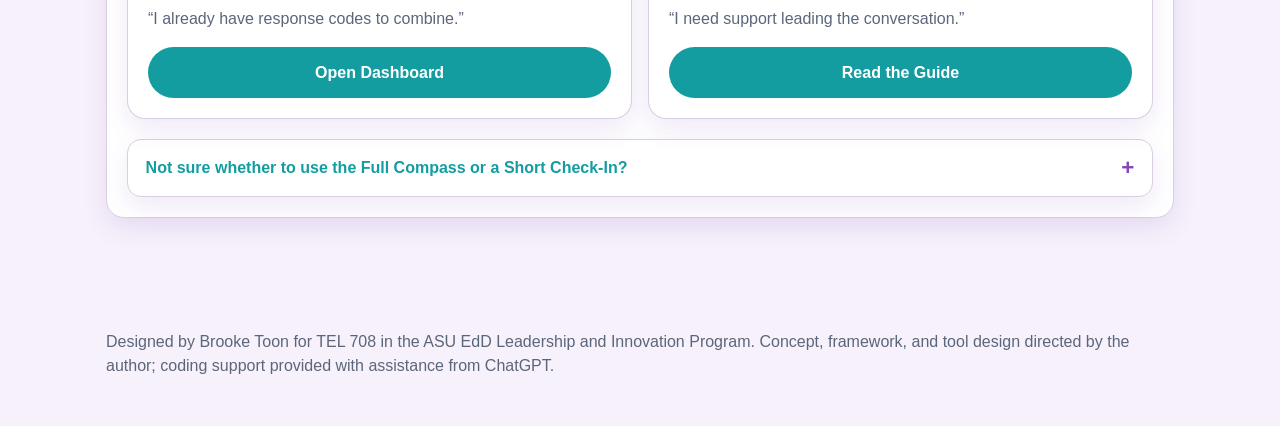
==== commit 127a4d6e: "Rename index (10).html to index.html" ====
--- a/index.html
+++ b/index.html
@@ -46,7 +46,7 @@
   <div class="header-inner">
     <div class="kicker">PLC Readiness Compass</div>
     <h1>PLC Readiness Compass</h1>
-    <p>A flexible reflection and facilitation hub for strengthening PLC readiness, conversation, and action.</p>
+    <p>Reflection and conversation tools for stronger professional learning communities.</p>
   </div>
 </header>
 
@@ -56,37 +56,37 @@
     <h2>What the PLC Readiness Compass is</h2>
     <p>The PLC Readiness Compass is a flexible reflection and facilitation hub that helps professional learning communities notice readiness conditions, guide honest conversation, and choose one meaningful next step.</p>
     <div class="notice">
-      <strong>What this is not:</strong> not a teacher evaluation tool, not a compliance checklist, and not a validated psychometric instrument. Scores are developmental conversation starters, not measurement claims. Nothing here is stored or transmitted; responses stay in your browser unless someone chooses to share a response code.
+      <strong>What it is not:</strong> not teacher evaluation, not a compliance checklist, not a psychometric test. Scores are conversation starters, not measurement. Nothing is stored or transmitted unless someone chooses to share a response code.
     </div>
   </section>
 
   <!-- 2) Five readiness areas (the map) ================================= -->
   <section class="card">
     <h2>Five Readiness Areas</h2>
-    <p class="small">These five conditions are the map the whole Compass is built around. A short check-in looks at one; the full Compass looks at all five.</p>
+    <p class="small">The conditions the Compass is built around. A short check-in looks at one; the full Compass looks at all five.</p>
     <div class="area-grid">
       <div class="area-card">
         <h4>Shared Leadership</h4>
-        <p>Teacher voice, shared ownership, and protected time, even when a lead or administrator guides the agenda.</p>
+        <p>Teacher voice and shared ownership, even when a lead or administrator guides the agenda.</p>
       </div>
       <div class="area-card">
         <h4>Shared Purpose</h4>
-        <p>A shared reason for meeting that connects to student learning, not just department operations.</p>
+        <p>A shared reason for meeting that connects to student learning.</p>
       </div>
       <div class="area-card">
         <h4>Collective Learning</h4>
-        <p>Conversations that use evidence, try ideas, and follow up on whether they helped students.</p>
+        <p>Using evidence, trying ideas, and following up on what helped students.</p>
       </div>
       <div class="area-card">
         <h4>Shared Practice</h4>
-        <p>Making real teaching practice visible to one another in low-risk, supportive ways.</p>
+        <p>Making real teaching practice visible to one another in low-risk ways.</p>
       </div>
       <div class="area-card">
         <h4>Supportive Conditions</h4>
-        <p>The time, trust, norms, and access that let meaningful PLC work actually happen.</p>
+        <p>The time, trust, and norms that let PLC work actually happen.</p>
       </div>
     </div>
-    <p class="small">“Shared Purpose” is the user-facing label for the framework component Hord and Sommers call “Shared Values and Vision.” The full framework language is preserved in the <a href="facilitator-guide.html">Facilitator Guide</a>.</p>
+    <p class="small">“Shared Purpose” is our label for Hord and Sommers’ “Shared Values and Vision.” Full framework language is in the <a href="facilitator-guide.html">Facilitator Guide</a>.</p>
   </section>
 
   <!-- 3) How the process works ========================================= -->
@@ -97,22 +97,22 @@
       <div class="step">
         <span class="num">1</span>
         <h4>Reflect privately</h4>
-        <p>Each member completes a check-in on their own, thinking of evidence before choosing a rating.</p>
+        <p>Each member rates privately, thinking of evidence first.</p>
       </div>
       <div class="step">
         <span class="num">2</span>
         <h4>Share voluntarily</h4>
-        <p>Members choose whether to share a response code. Written evidence notes always stay private.</p>
+        <p>Members choose whether to share a response code; written notes stay private.</p>
       </div>
       <div class="step">
         <span class="num">3</span>
         <h4>Generate a team report</h4>
-        <p>The dashboard turns shared codes into a conversation report that surfaces patterns and perception gaps.</p>
+        <p>The dashboard turns shared codes into a report of patterns and perception gaps.</p>
       </div>
       <div class="step">
         <span class="num">4</span>
         <h4>Choose one next step</h4>
-        <p>The team names one realistic move to strengthen before the next PLC cycle, rather than fixing everything at once.</p>
+        <p>The team picks one realistic move for the next cycle — not a fix for everything.</p>
       </div>
     </div>
   </section>
@@ -120,7 +120,6 @@
   <!-- 4) Choose your starting point + accordion ======================== -->
   <section class="card">
     <h2>Choose Your Starting Point</h2>
-    <p class="small">Now that the tool makes sense, pick the entry point that matches what you need right now.</p>
     <div class="home-grid">
       <div class="home-card">
         <h3>PLC Year Planner</h3>
@@ -174,7 +173,7 @@
             </ul>
           </div>
         </div>
-        <p class="small">Both live in the Check-In Menu — the full Compass is built in as one of the options, so there is no separate version to open.</p>
+        <p class="small">Both live in the Check-In Menu — the full Compass is built in, so there is no separate version to open.</p>
       </div>
     </details>
   </section>
